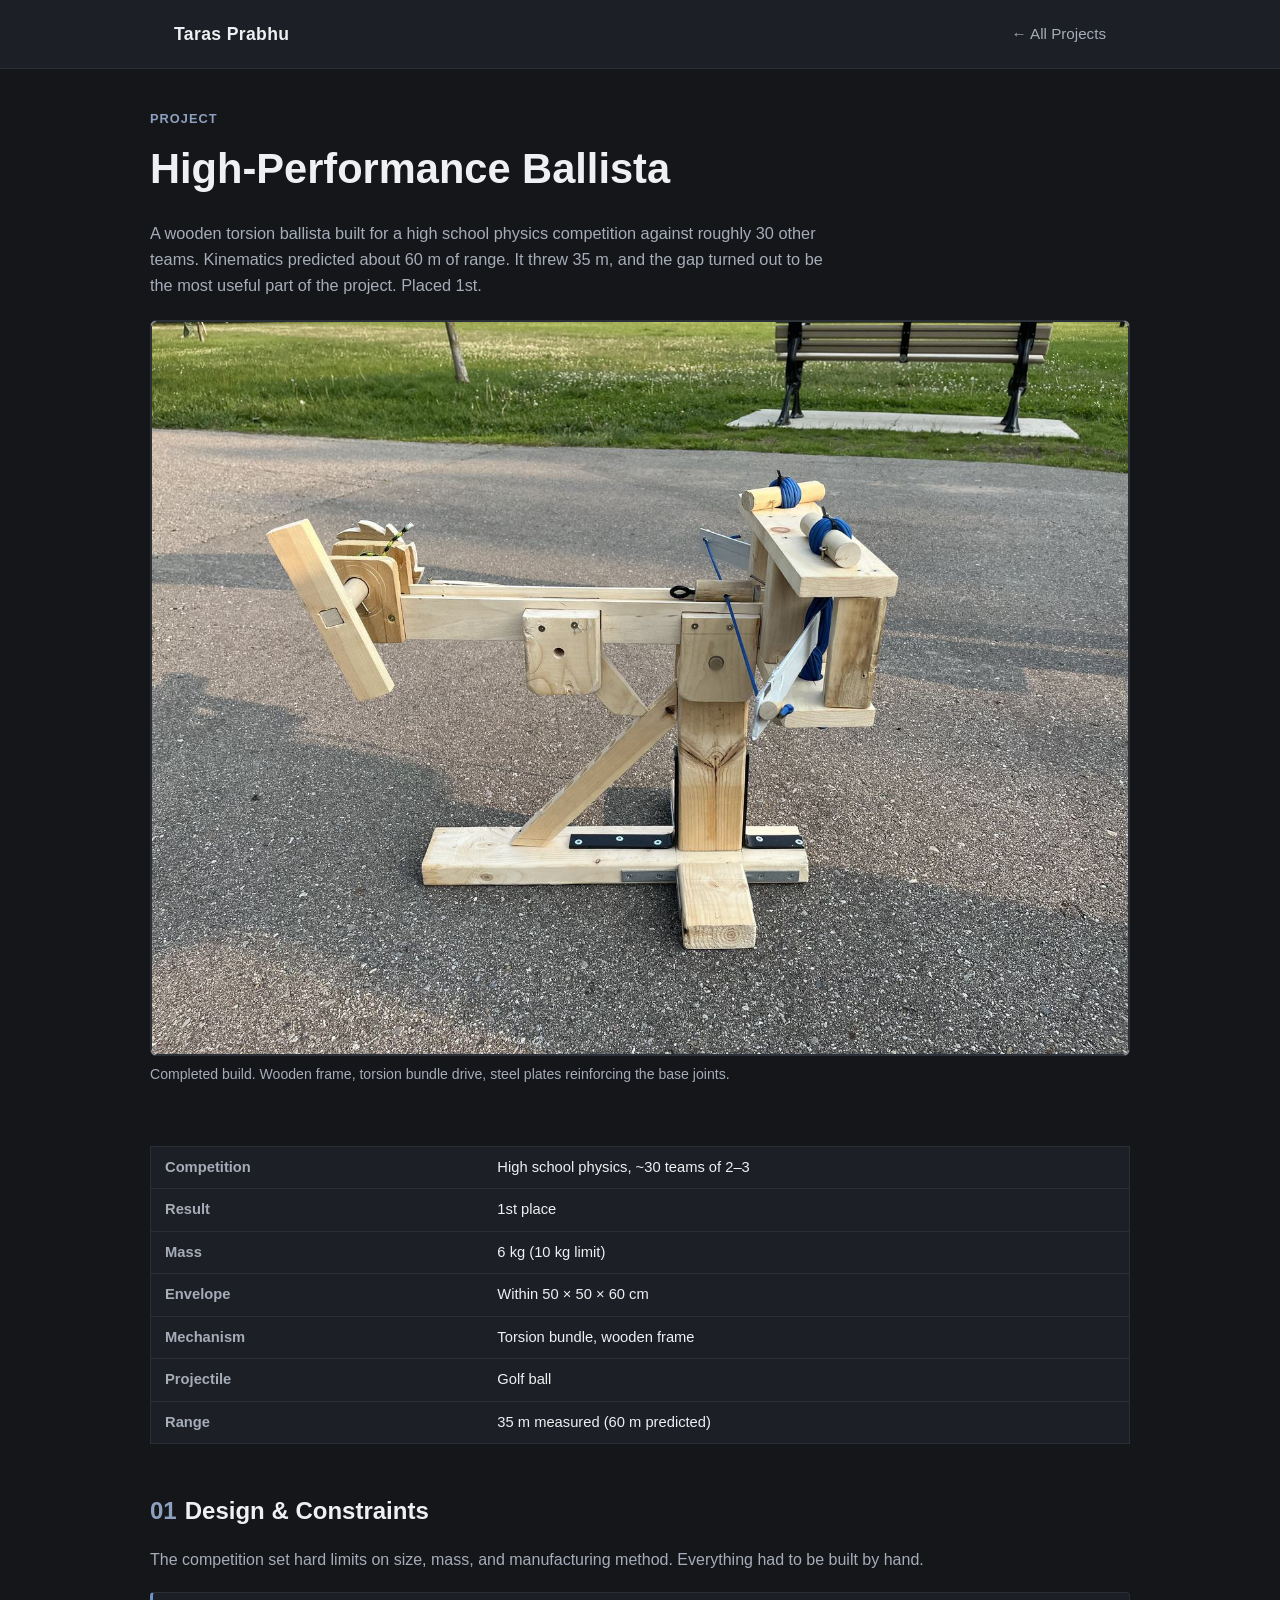
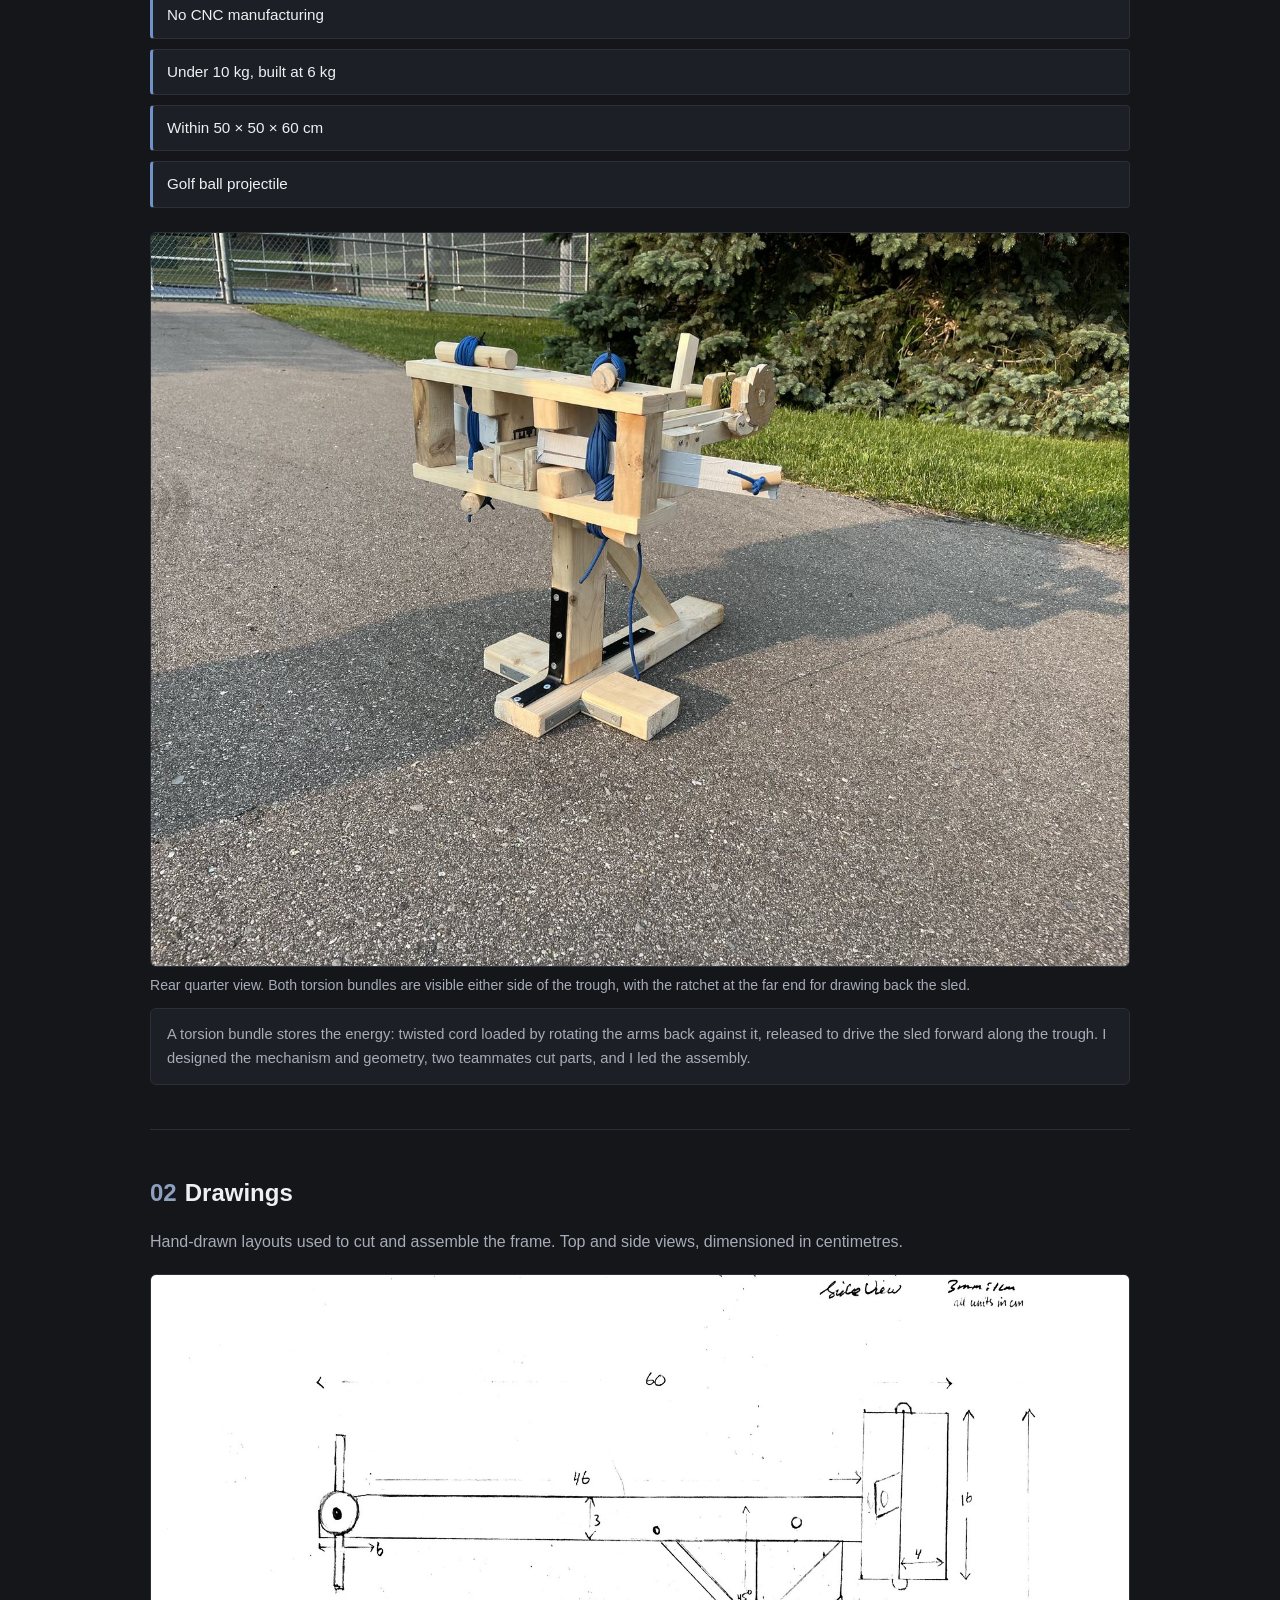
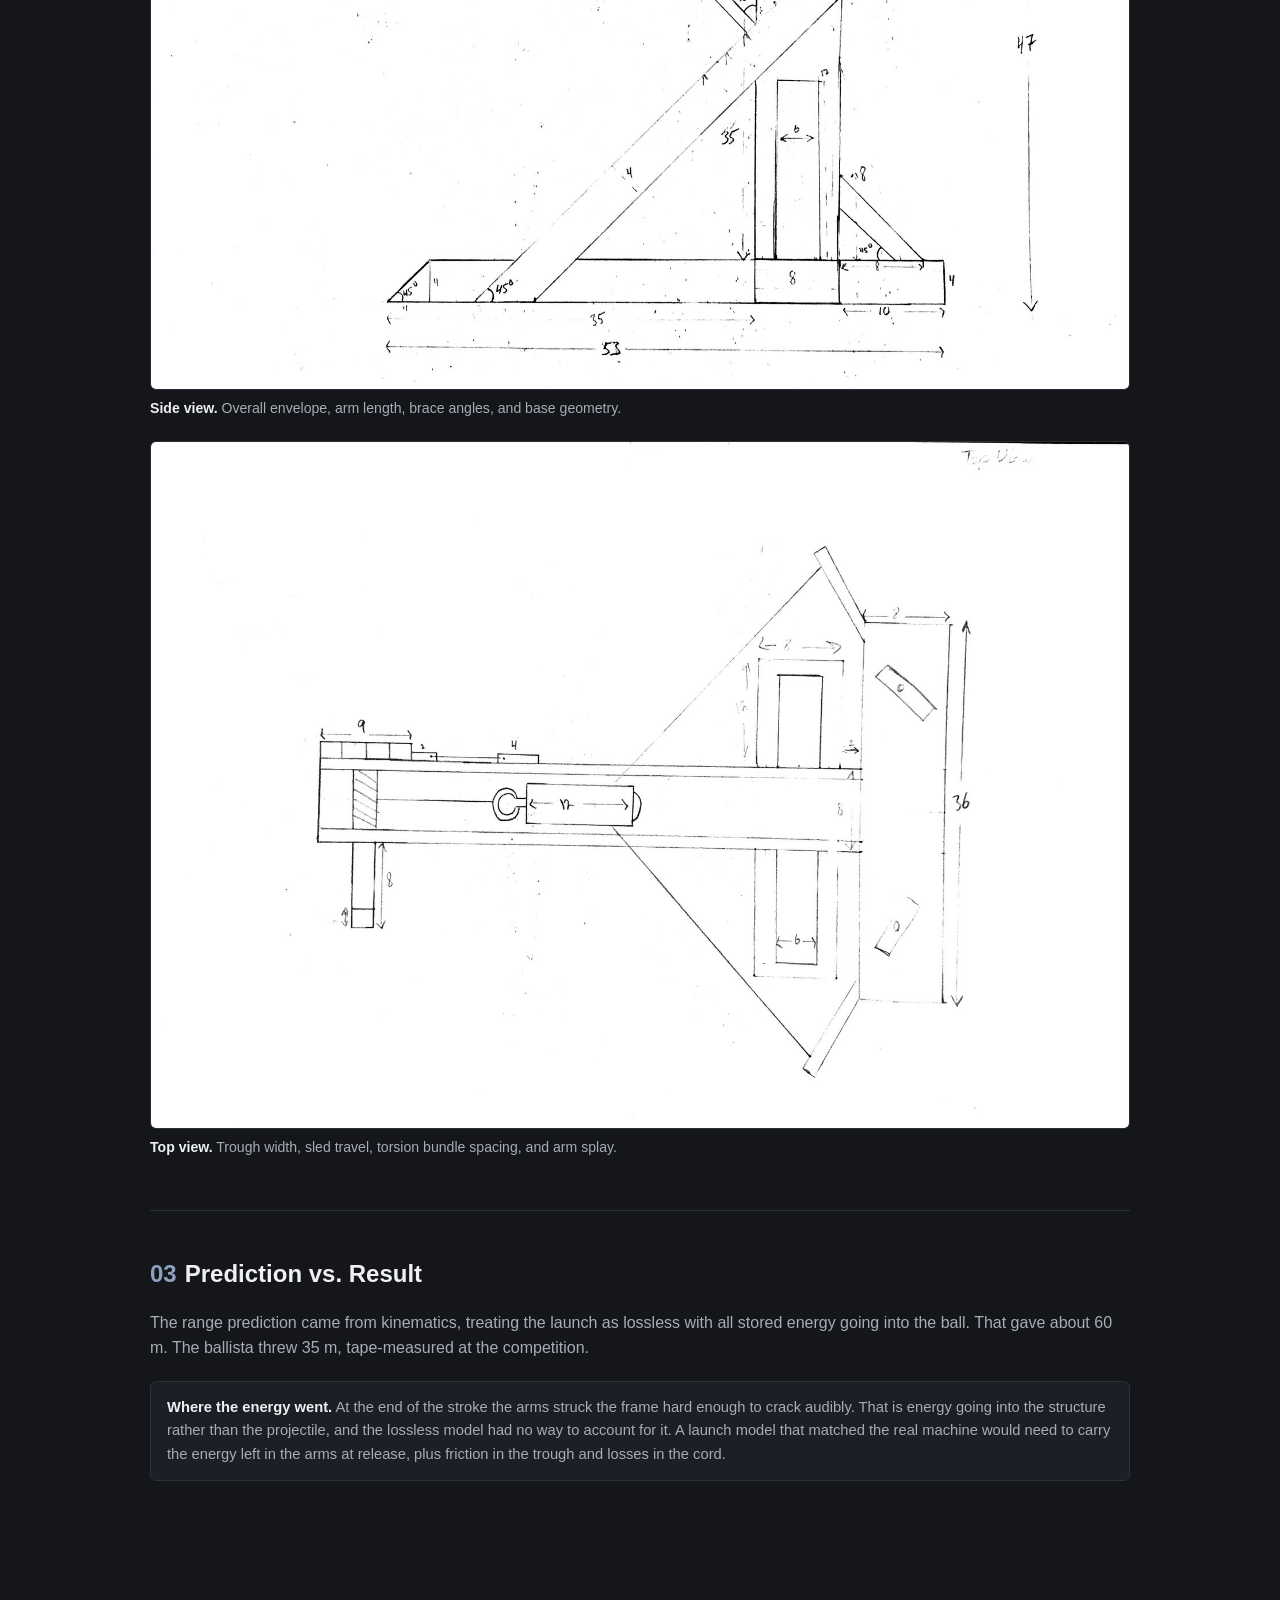
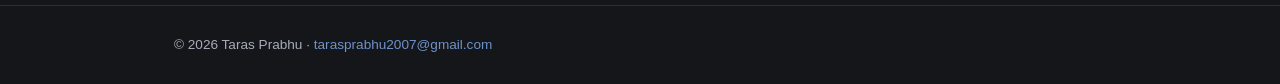
==== projects/ballista.html @ aa4f672b "added ballista" ====
<!DOCTYPE html>
<html lang="en">
<head>
<meta charset="UTF-8">
<meta name="viewport" content="width=device-width, initial-scale=1.0">
<title>High-Performance Ballista — Taras Prabhu</title>
<link rel="stylesheet" href="../css/style.css">
</head>
<body>

<header class="site-header">
  <div class="wrap">
    <div class="brand">Taras Prabhu</div>
    <nav>
      <a href="../index.html">&larr; All Projects</a>
    </nav>
  </div>
</header>

<section class="project-hero wrap">
  <div class="kicker">Project</div>
  <h1>High-Performance Ballista</h1>

  <p class="summary">
    A wooden torsion ballista built for a high school physics competition
    against roughly 30 other teams. Kinematics predicted about 60 m of range.
    It threw 35 m, and the gap turned out to be the most useful part of the
    project. Placed 1st.
  </p>

  <figure class="hero-image">
    <img src="../images/ballista/ballista-side.jpg" alt="Completed wooden ballista, side view">
  </figure>
  <figcaption>Completed build. Wooden frame, torsion bundle drive, steel plates reinforcing the base joints.</figcaption>
</section>

<div class="case-study wrap">

  <!-- ============ SPEC SUMMARY ============ -->
  <div class="spec-strip" style="overflow-x:auto;">
    <table class="data-table">
      <tbody>
        <tr><th>Competition</th><td>High school physics, ~30 teams of 2&ndash;3</td></tr>
        <tr><th>Result</th><td>1st place</td></tr>
        <tr><th>Mass</th><td>6 kg (10 kg limit)</td></tr>
        <tr><th>Envelope</th><td>Within 50 &times; 50 &times; 60 cm</td></tr>
        <tr><th>Mechanism</th><td>Torsion bundle, wooden frame</td></tr>
        <tr><th>Projectile</th><td>Golf ball</td></tr>
        <tr><th>Range</th><td>35 m measured (60 m predicted)</td></tr>
      </tbody>
    </table>
  </div>

  <!-- ============ DESIGN ============ -->
  <section id="design">
    <h2><span class="section-num">01</span>Design &amp; Constraints</h2>
    <p class="lede">
      The competition set hard limits on size, mass, and manufacturing method.
      Everything had to be built by hand.
    </p>

    <ul class="spec-list">
      <li>No CNC manufacturing</li>
      <li>Under 10 kg, built at 6 kg</li>
      <li>Within 50 &times; 50 &times; 60 cm</li>
      <li>Golf ball projectile</li>
    </ul>

    <figure style="margin-top:24px;">
      <img src="../images/ballista/ballista-iso.jpg" alt="Ballista viewed from the rear quarter, showing both torsion bundles">
      <figcaption>Rear quarter view. Both torsion bundles are visible either side of the trough, with the ratchet at the far end for drawing back the sled.</figcaption>
    </figure>

    <div class="callout">
      A torsion bundle stores the energy: twisted cord loaded by rotating the
      arms back against it, released to drive the sled forward along the
      trough. I designed the mechanism and geometry, two teammates cut parts,
      and I led the assembly.
    </div>
  </section>

  <!-- ============ DRAWINGS ============ -->
  <section id="drawings">
    <h2><span class="section-num">02</span>Drawings</h2>
    <p class="lede">
      Hand-drawn layouts used to cut and assemble the frame. Top and side
      views, dimensioned in centimetres.
    </p>

    <figure>
      <img src="../images/ballista/drawing-side.jpg" alt="Hand-drawn dimensioned side view of the ballista">
      <figcaption><strong>Side view.</strong> Overall envelope, arm length, brace angles, and base geometry.</figcaption>
    </figure>

    <figure style="margin-top:22px;">
      <img src="../images/ballista/drawing-top.jpg" alt="Hand-drawn dimensioned top view of the ballista">
      <figcaption><strong>Top view.</strong> Trough width, sled travel, torsion bundle spacing, and arm splay.</figcaption>
    </figure>
  </section>

  <!-- ============ PREDICTION VS RESULT ============ -->
  <section id="result">
    <h2><span class="section-num">03</span>Prediction vs. Result</h2>

    <p class="lede">
      The range prediction came from kinematics, treating the launch as
      lossless with all stored energy going into the ball. That gave about
      60 m. The ballista threw 35 m, tape-measured at the competition.
    </p>

    <div class="callout">
      <strong>Where the energy went.</strong> At the end of the stroke the
      arms struck the frame hard enough to crack audibly. That is energy going
      into the structure rather than the projectile, and the lossless model had
      no way to account for it. A launch model that matched the real machine
      would need to carry the energy left in the arms at release, plus friction
      in the trough and losses in the cord.
    </div>
  </section>

</div>

<footer class="site-footer">
  <div class="wrap">
    &copy; <span id="year"></span> Taras Prabhu &middot;
    <a href="mailto:tarasprabhu2007@gmail.com">tarasprabhu2007@gmail.com</a>
  </div>
</footer>

<!-- Click any figure to enlarge it -->
<div id="lightbox" hidden><img alt=""></div>

<script>
  document.getElementById('year').textContent = new Date().getFullYear();

  (function () {
    var box = document.getElementById('lightbox');
    var full = box.querySelector('img');

    function close() {
      box.hidden = true;
      full.removeAttribute('src');
      document.body.style.overflow = '';
    }

    document.querySelectorAll('.case-study figure img, .hero-image img').forEach(function (thumb) {
      thumb.addEventListener('click', function () {
        full.src = thumb.currentSrc || thumb.src;
        full.alt = thumb.alt;
        box.hidden = false;
        document.body.style.overflow = 'hidden';
      });
    });

    box.addEventListener('click', close);
    document.addEventListener('keydown', function (e) {
      if (e.key === 'Escape' && !box.hidden) close();
    });
  })();
</script>

</body>
</html>
---- css/style.css ----
/* =========================================================
   Portfolio site — shared styles
   Edit colors/fonts here to re-theme the whole site at once.
   ========================================================= */

:root {
  --bg: #14161a;
  --bg-alt: #1c1f25;
  --ink: #eef0f2;
  --ink-soft: #a6acb8;
  --line: #2b2f37;
  --accent: #6f92c9;      /* light graphite-blue, used for headings/links */
  --accent-soft: #8ea0bf;
  --tag-bg: #262a32;
  --card-light: #f1f0ec;  /* light card behind renders/photos so they read cleanly on a dark page */
  --max-width: 980px;
  --radius: 6px;
}

* { box-sizing: border-box; }

html { scroll-behavior: smooth; }

body {
  margin: 0;
  background: var(--bg);
  color: var(--ink);
  font-family: -apple-system, BlinkMacSystemFont, "Segoe UI", Roboto, Helvetica, Arial, sans-serif;
  line-height: 1.6;
  -webkit-font-smoothing: antialiased;
}

img, video { max-width: 100%; display: block; }

a { color: var(--accent); text-decoration: none; }
a:hover { text-decoration: underline; }

.wrap {
  max-width: var(--max-width);
  margin: 0 auto;
  padding: 0 24px;
}

/* ---------- Site header / nav ---------- */

.site-header {
  border-bottom: 1px solid var(--line);
  padding: 20px 0;
  background: var(--bg-alt);
}

.site-header .wrap {
  display: flex;
  align-items: center;
  justify-content: space-between;
}

.site-header .brand {
  font-weight: 700;
  font-size: 1.1rem;
  color: var(--ink);
  letter-spacing: 0.02em;
}

.site-header nav a {
  margin-left: 20px;
  color: var(--ink-soft);
  font-size: 0.95rem;
}

/* ---------- Landing page hero ---------- */

.hero {
  padding: 64px 0 40px;
}

.hero h1 {
  font-size: clamp(2rem, 5vw, 3rem);
  margin: 0 0 8px;
  color: var(--ink);
}

.hero .subtitle {
  color: var(--ink-soft);
  font-size: 1.1rem;
  margin: 0 0 28px;
}

/* Editable intro paragraph on the landing page */
.hero .intro {
  color: var(--ink-soft);
  font-size: 1.05rem;
  max-width: 640px;
  margin: 0;
}

/* ---------- Project cards (landing page grid) ---------- */

.project-grid {
  display: grid;
  grid-template-columns: repeat(auto-fill, minmax(280px, 1fr));
  gap: 24px;
  padding: 8px 0 64px;
}

.project-card {
  background: var(--bg-alt);
  border: 1px solid var(--line);
  border-radius: var(--radius);
  overflow: hidden;
  transition: transform 0.15s ease, box-shadow 0.15s ease;
  display: block;
}

.project-card:hover {
  transform: translateY(-3px);
  box-shadow: 0 8px 24px rgba(0,0,0,0.35);
  text-decoration: none;
}

.project-card .thumb {
  aspect-ratio: 16 / 10;
  overflow: hidden;
  background: var(--card-light);
}

.project-card .thumb img {
  width: 100%;
  height: 100%;
  object-fit: cover;
}

.project-card .card-body {
  padding: 16px 18px 20px;
}

.project-card h3 {
  margin: 0 0 6px;
  color: var(--ink);
  font-size: 1.15rem;
}

.project-card p {
  margin: 0;
  color: var(--ink-soft);
  font-size: 0.95rem;
}

.project-card .tags {
  margin-top: 10px;
}

.tag {
  display: inline-block;
  font-size: 0.75rem;
  background: var(--tag-bg);
  color: var(--ink-soft);
  padding: 3px 9px;
  border-radius: 999px;
  margin-right: 6px;
}

/* ---------- Project / case-study page ---------- */

.project-hero {
  padding: 40px 0 8px;
}

.project-hero .kicker {
  color: var(--accent-soft);
  text-transform: uppercase;
  letter-spacing: 0.08em;
  font-size: 0.8rem;
  font-weight: 600;
}

.project-hero h1 {
  margin: 6px 0 18px;
  font-size: clamp(1.8rem, 4vw, 2.6rem);
}

.project-hero .summary {
  font-size: 1.02rem;
  color: var(--ink-soft);
  max-width: 680px;
  margin: 0 0 22px;
}

.hero-image {
  border-radius: var(--radius);
  overflow: hidden;
  border: 1px solid var(--line);
  margin-bottom: 8px;
  background: var(--card-light);
}

.case-study {
  padding: 24px 0 80px;
}

.case-study section {
  padding: 44px 0;
  border-bottom: 1px solid var(--line);
}

.case-study section:last-child { border-bottom: none; }

.case-study h2 {
  font-size: 1.5rem;
  margin: 0 0 6px;
  color: var(--ink);
}

.case-study h3 {
  font-size: 1.05rem;
  margin: 28px 0 10px;
  color: var(--ink);
}

.section-num {
  color: var(--accent-soft);
  font-weight: 700;
  margin-right: 8px;
}

.lede {
  color: var(--ink-soft);
  margin-bottom: 20px;
}

/* Constraint / spec list */
.spec-list {
  list-style: none;
  padding: 0;
  margin: 0;
  display: grid;
  gap: 10px;
}

.spec-list li {
  background: var(--bg-alt);
  border: 1px solid var(--line);
  border-left: 3px solid var(--accent);
  padding: 10px 14px;
  border-radius: 4px;
  font-size: 0.95rem;
}

/* Figure + caption pattern used throughout */
figure {
  margin: 0 0 8px;
}

figure img, figure video {
  border: 1px solid var(--line);
  border-radius: var(--radius);
  background: var(--card-light);
}

figcaption {
  font-size: 0.88rem;
  color: var(--ink-soft);
  margin-top: 8px;
  line-height: 1.5;
}

figcaption strong { color: var(--ink); }

/* Side-by-side comparison (evolution of design) */
.compare {
  display: grid;
  grid-template-columns: 1fr 1fr;
  gap: 20px;
  align-items: start;
}

@media (max-width: 720px) {
  .compare { grid-template-columns: 1fr; }
}

.compare .label {
  display: inline-block;
  font-size: 0.75rem;
  font-weight: 700;
  letter-spacing: 0.04em;
  text-transform: uppercase;
  padding: 3px 9px;
  border-radius: 4px;
  margin-bottom: 8px;
}

.label.before { background: #3a2a22; color: #d99a72; }
.label.after  { background: #223a24; color: #8fce8f; }

.callout {
  background: var(--bg-alt);
  border: 1px solid var(--line);
  border-radius: var(--radius);
  padding: 14px 16px;
  margin-top: 12px;
  font-size: 0.92rem;
  color: var(--ink-soft);
}

.callout strong { color: var(--ink); }

/* Placeholder box for an image not yet supplied */
.image-placeholder {
  aspect-ratio: 4/3;
  border: 2px dashed #3a3e46;
  border-radius: var(--radius);
  display: flex;
  align-items: center;
  justify-content: center;
  text-align: center;
  color: #6b7078;
  font-size: 0.88rem;
  padding: 20px;
  background: repeating-linear-gradient(45deg, #191b1f, #191b1f 10px, #202329 10px, #202329 20px);
}

/* Two/three-up media grids */
.media-grid {
  display: grid;
  gap: 20px;
}

.media-grid.cols-2 { grid-template-columns: 1fr 1fr; }
.media-grid.cols-3 { grid-template-columns: repeat(3, 1fr); }

@media (max-width: 720px) {
  .media-grid.cols-2, .media-grid.cols-3 { grid-template-columns: 1fr; }
}

/* BOM table */
.bom-table {
  width: 100%;
  border-collapse: collapse;
  font-size: 0.9rem;
  background: var(--bg-alt);
  border: 1px solid var(--line);
}

.bom-table th, .bom-table td {
  padding: 8px 12px;
  border-bottom: 1px solid var(--line);
  text-align: left;
}

.bom-table th {
  background: var(--accent);
  color: #0e1013;
  font-weight: 600;
  font-size: 0.82rem;
  text-transform: uppercase;
  letter-spacing: 0.03em;
}

.bom-table tr.top-level td {
  font-weight: 600;
  background: #23262d;
}

.bom-table tr.hardware-row td {
  color: var(--ink-soft);
  font-size: 0.88rem;
}

.bom-table td.item-no {
  text-align: center;
  width: 34px;
}

/* Stat row (mass properties etc.) */
.stat-row {
  display: grid;
  grid-template-columns: repeat(3, 1fr);
  gap: 16px;
  margin: 18px 0;
}

@media (max-width: 640px) {
  .stat-row { grid-template-columns: 1fr; }
}

.stat {
  background: var(--bg-alt);
  border: 1px solid var(--line);
  border-radius: var(--radius);
  padding: 16px;
  text-align: center;
}

.stat .value {
  font-size: 1.5rem;
  font-weight: 700;
  color: var(--accent);
}

.stat .unit {
  font-size: 0.8rem;
  color: var(--ink-soft);
}

.stat .label {
  margin-top: 6px;
  font-size: 0.85rem;
  color: var(--ink-soft);
}

/* Spec + results tables */
.data-table {
  width: 100%;
  border-collapse: collapse;
  font-size: 0.92rem;
  background: var(--bg-alt);
  border: 1px solid var(--line);
}

.data-table th,
.data-table td {
  padding: 9px 14px;
  border-bottom: 1px solid var(--line);
  text-align: left;
  vertical-align: top;
}

.data-table tr:last-child th,
.data-table tr:last-child td { border-bottom: none; }

.data-table tbody th {
  color: var(--ink-soft);
  font-weight: 600;
  width: 34%;
}

.data-table thead th {
  background: var(--accent);
  color: #0e1013;
  font-weight: 600;
  font-size: 0.8rem;
  text-transform: uppercase;
  letter-spacing: 0.03em;
  width: auto;
}

.spec-strip {
  margin: 28px 0 4px;
}

/* Click-to-zoom lightbox */
.case-study figure img,
.hero-image img {
  cursor: zoom-in;
}

#lightbox {
  position: fixed;
  inset: 0;
  z-index: 999;
  background: rgba(8, 9, 11, 0.93);
  display: flex;
  align-items: center;
  justify-content: center;
  padding: 24px;
  cursor: zoom-out;
}

#lightbox[hidden] { display: none; }

#lightbox img {
  max-width: 100%;
  max-height: 100%;
  border-radius: var(--radius);
  background: var(--card-light);
}

/* Footer */
.site-footer {
  border-top: 1px solid var(--line);
  padding: 28px 0;
  color: var(--ink-soft);
  font-size: 0.85rem;
}
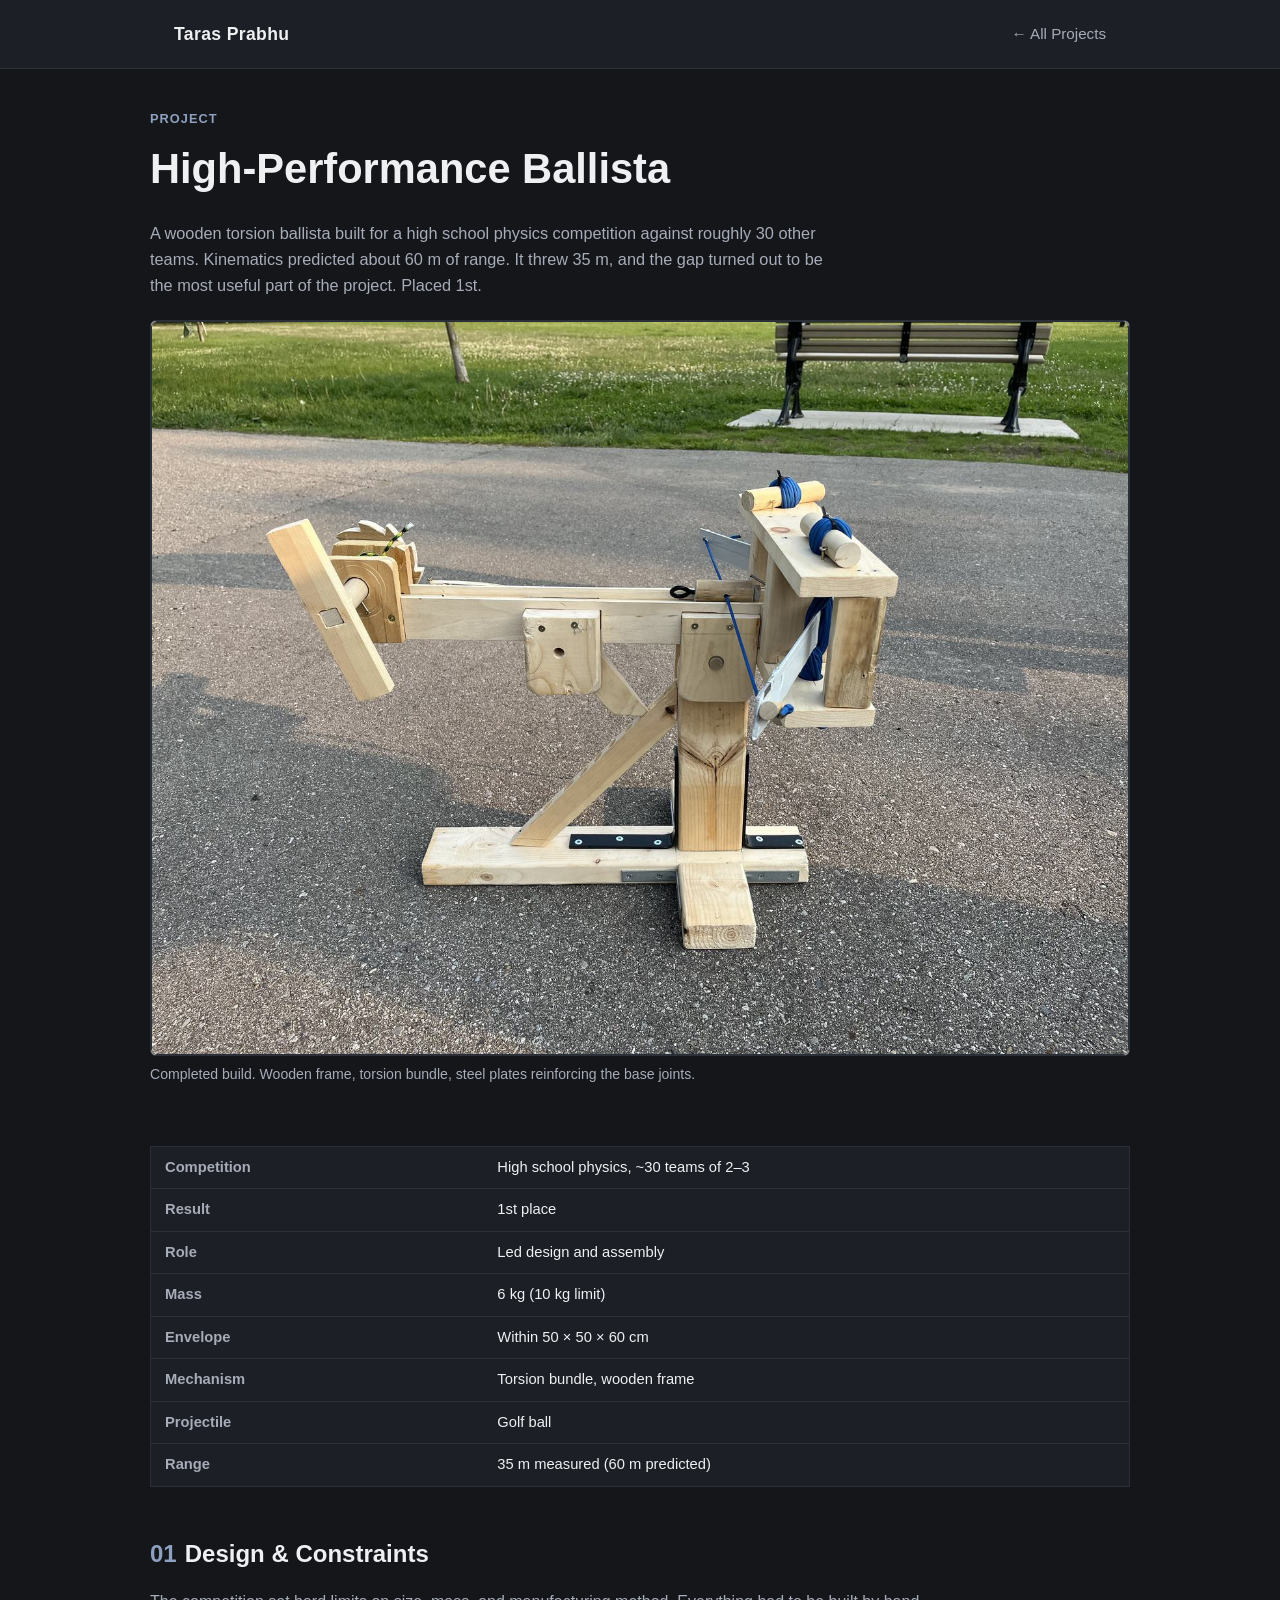
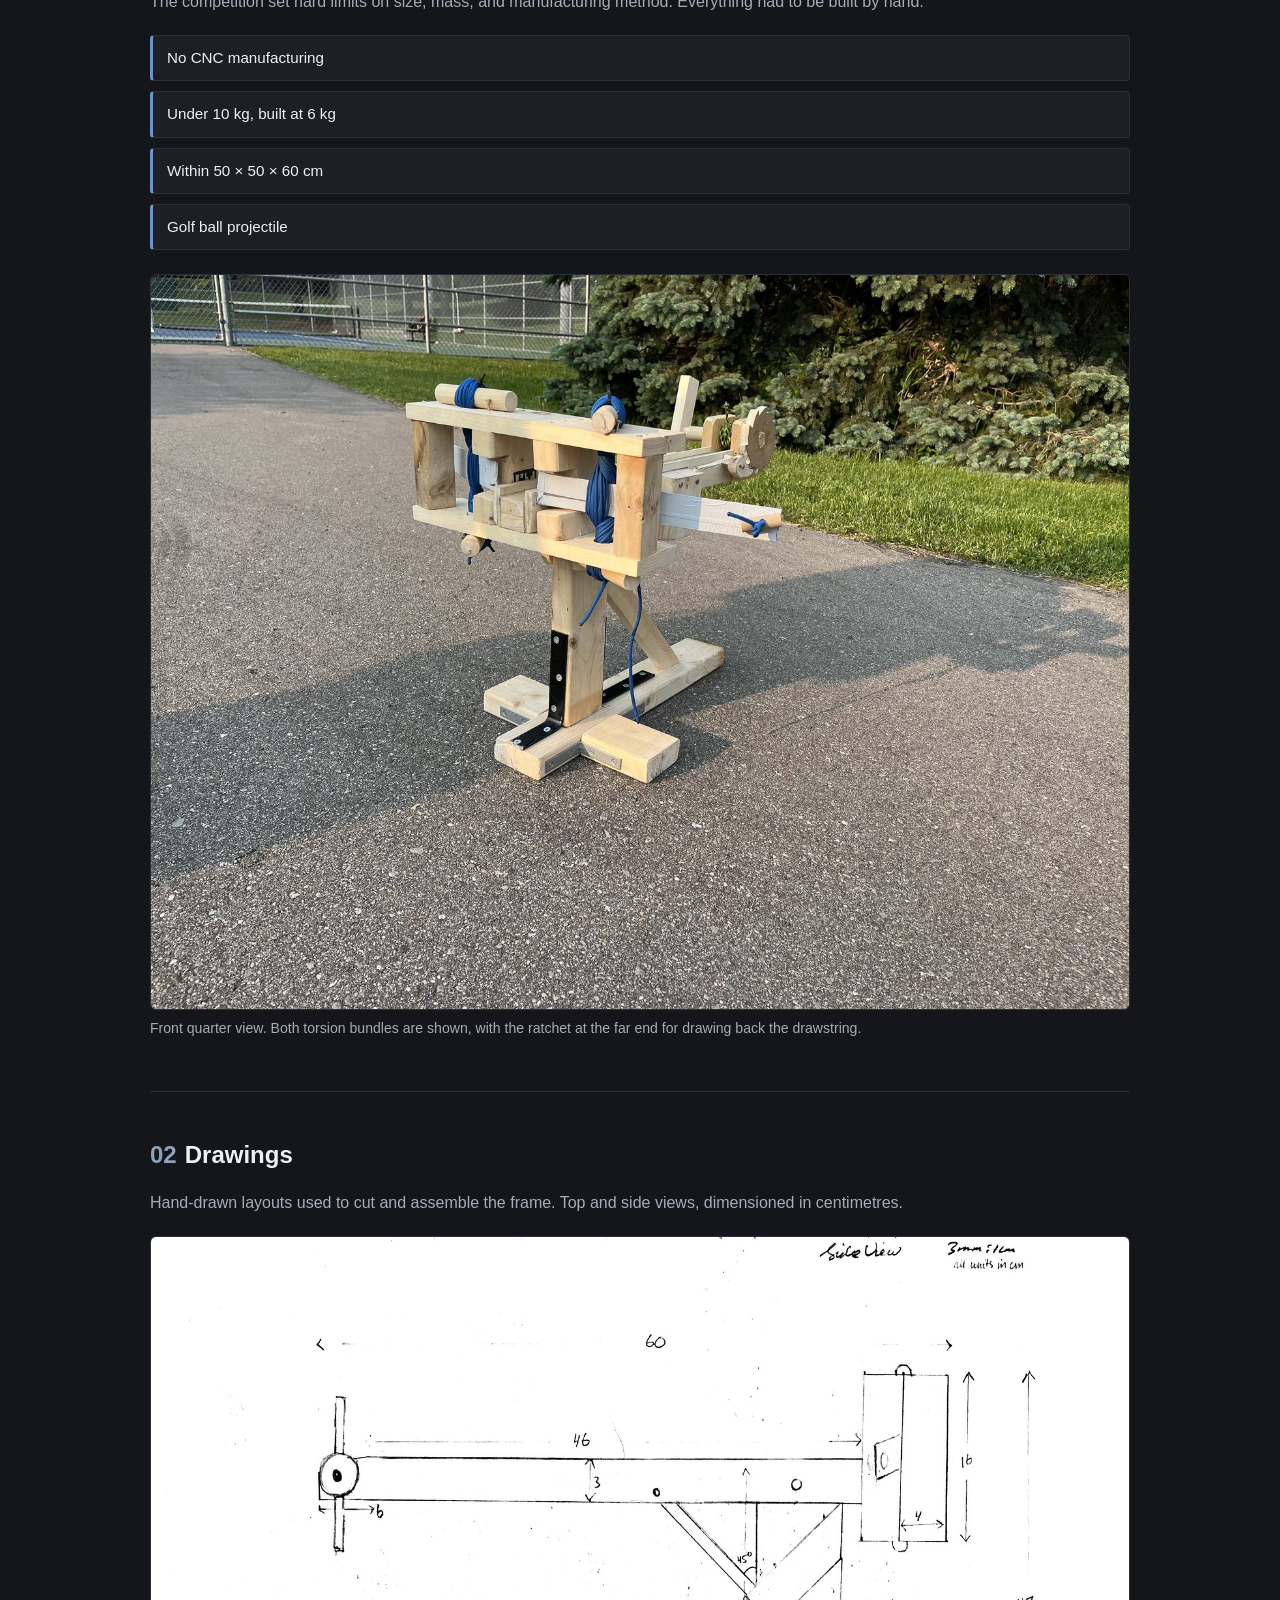
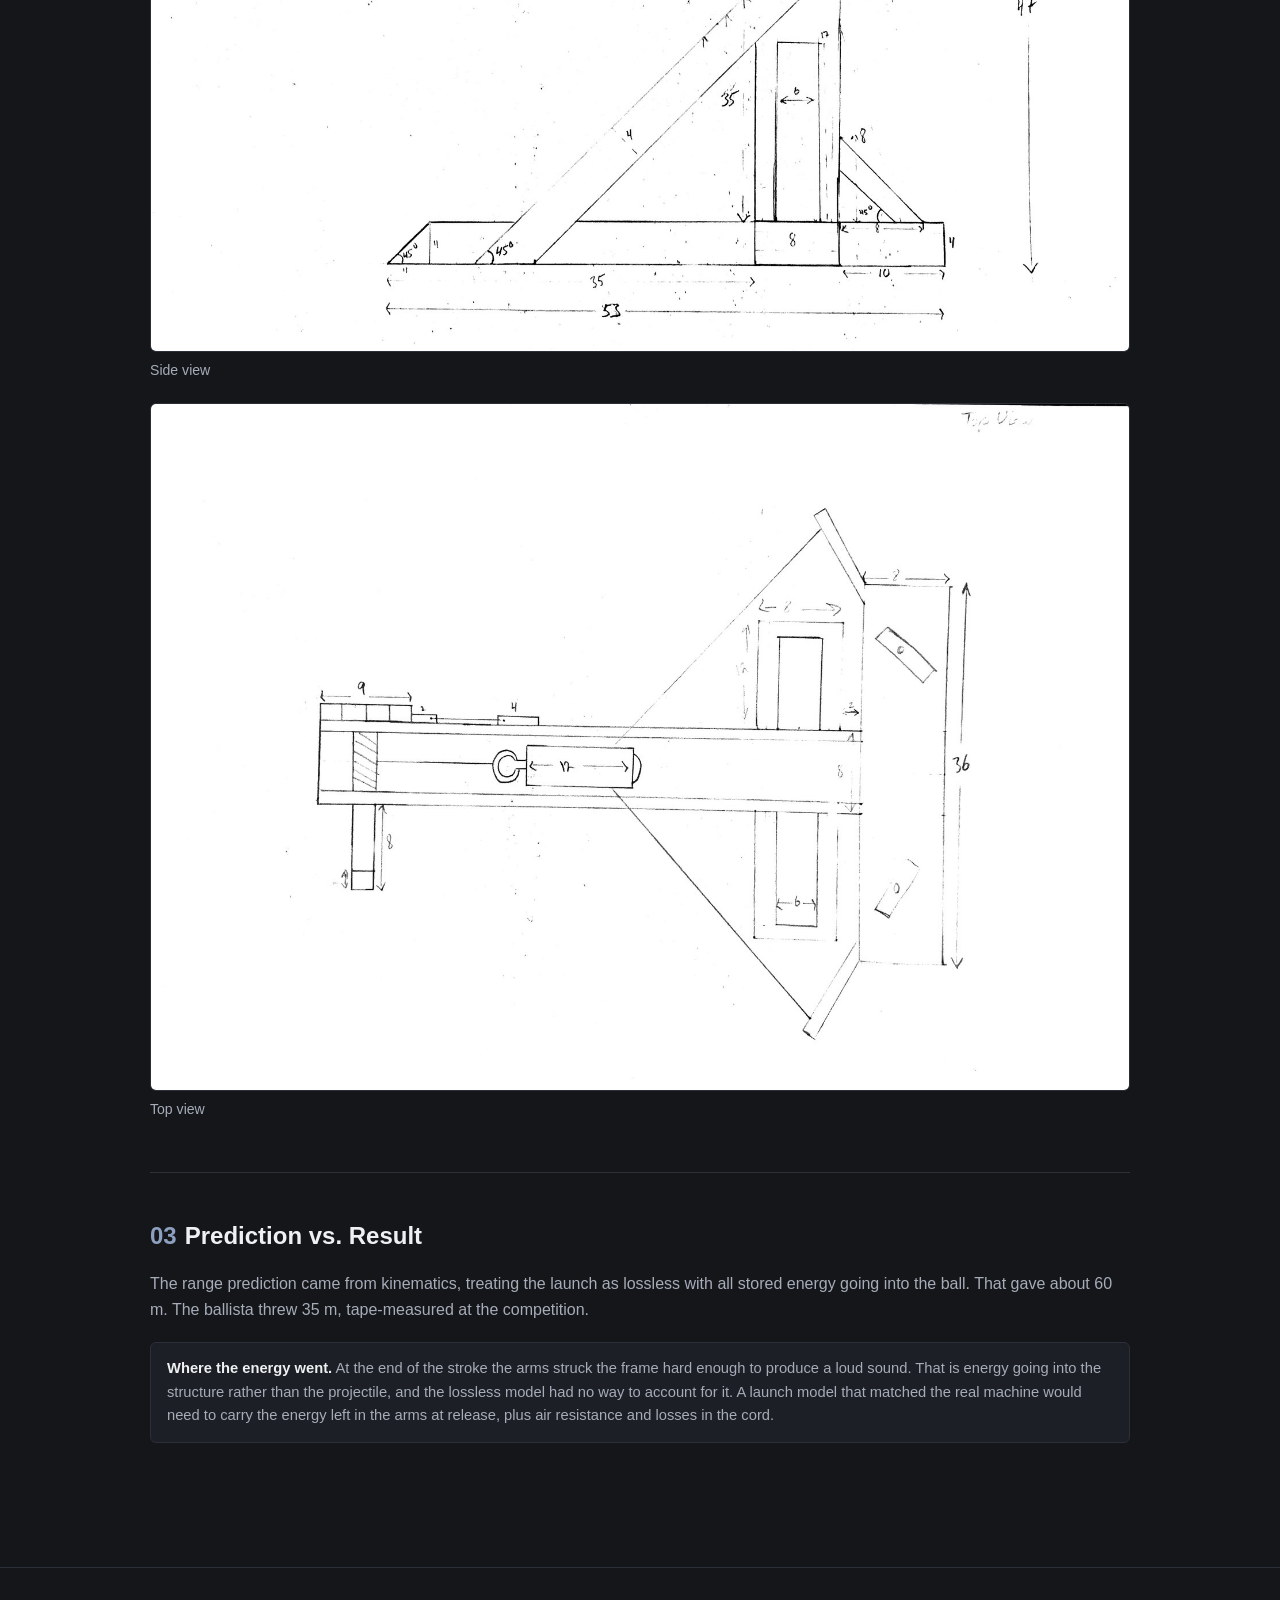
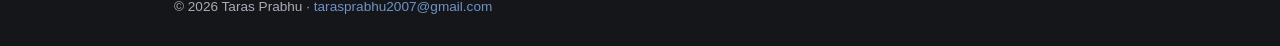
==== commit fa4b5dde: "update ballista" ====
--- a/projects/ballista.html
+++ b/projects/ballista.html
@@ -31,7 +31,7 @@
   <figure class="hero-image">
     <img src="../images/ballista/ballista-side.jpg" alt="Completed wooden ballista, side view">
   </figure>
-  <figcaption>Completed build. Wooden frame, torsion bundle drive, steel plates reinforcing the base joints.</figcaption>
+  <figcaption>Completed build. Wooden frame, torsion bundle, steel plates reinforcing the base joints.</figcaption>
 </section>
 
 <div class="case-study wrap">
@@ -42,6 +42,7 @@
       <tbody>
         <tr><th>Competition</th><td>High school physics, ~30 teams of 2&ndash;3</td></tr>
         <tr><th>Result</th><td>1st place</td></tr>
+        <tr><th>Role</th><td>Led design and assembly</td></tr>
         <tr><th>Mass</th><td>6 kg (10 kg limit)</td></tr>
         <tr><th>Envelope</th><td>Within 50 &times; 50 &times; 60 cm</td></tr>
         <tr><th>Mechanism</th><td>Torsion bundle, wooden frame</td></tr>
@@ -68,15 +69,8 @@
 
     <figure style="margin-top:24px;">
       <img src="../images/ballista/ballista-iso.jpg" alt="Ballista viewed from the rear quarter, showing both torsion bundles">
-      <figcaption>Rear quarter view. Both torsion bundles are visible either side of the trough, with the ratchet at the far end for drawing back the sled.</figcaption>
+      <figcaption>Front quarter view. Both torsion bundles are shown, with the ratchet at the far end for drawing back the drawstring.</figcaption>
     </figure>
-
-    <div class="callout">
-      A torsion bundle stores the energy: twisted cord loaded by rotating the
-      arms back against it, released to drive the sled forward along the
-      trough. I designed the mechanism and geometry, two teammates cut parts,
-      and I led the assembly.
-    </div>
   </section>
 
   <!-- ============ DRAWINGS ============ -->
@@ -89,12 +83,12 @@
 
     <figure>
       <img src="../images/ballista/drawing-side.jpg" alt="Hand-drawn dimensioned side view of the ballista">
-      <figcaption><strong>Side view.</strong> Overall envelope, arm length, brace angles, and base geometry.</figcaption>
+      <figcaption>Side view</figcaption>
     </figure>
 
     <figure style="margin-top:22px;">
       <img src="../images/ballista/drawing-top.jpg" alt="Hand-drawn dimensioned top view of the ballista">
-      <figcaption><strong>Top view.</strong> Trough width, sled travel, torsion bundle spacing, and arm splay.</figcaption>
+      <figcaption>Top view</figcaption>
     </figure>
   </section>
 
@@ -110,11 +104,11 @@
 
     <div class="callout">
       <strong>Where the energy went.</strong> At the end of the stroke the
-      arms struck the frame hard enough to crack audibly. That is energy going
-      into the structure rather than the projectile, and the lossless model had
-      no way to account for it. A launch model that matched the real machine
-      would need to carry the energy left in the arms at release, plus friction
-      in the trough and losses in the cord.
+      arms struck the frame hard enough to produce a loud sound. That is energy
+      going into the structure rather than the projectile, and the lossless
+      model had no way to account for it. A launch model that matched the real
+      machine would need to carry the energy left in the arms at release, plus
+      air resistance and losses in the cord.
     </div>
   </section>
 
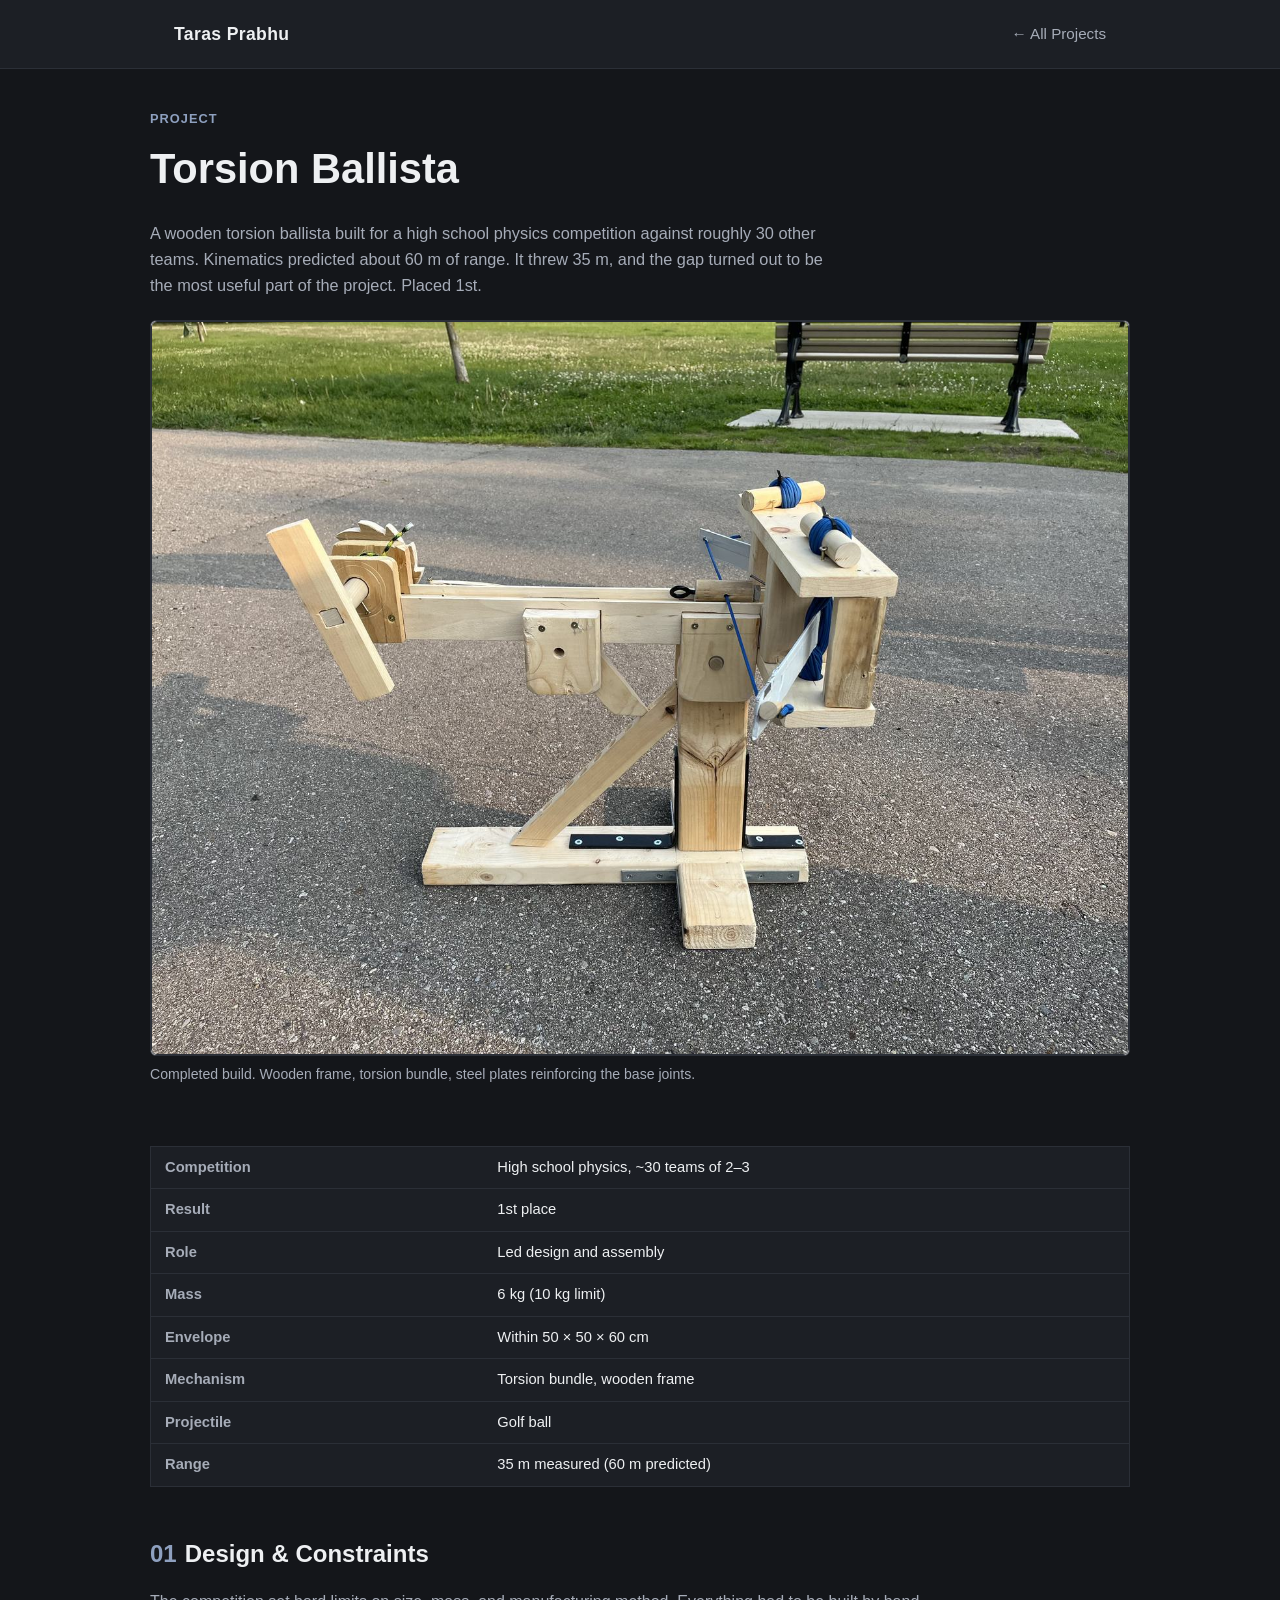
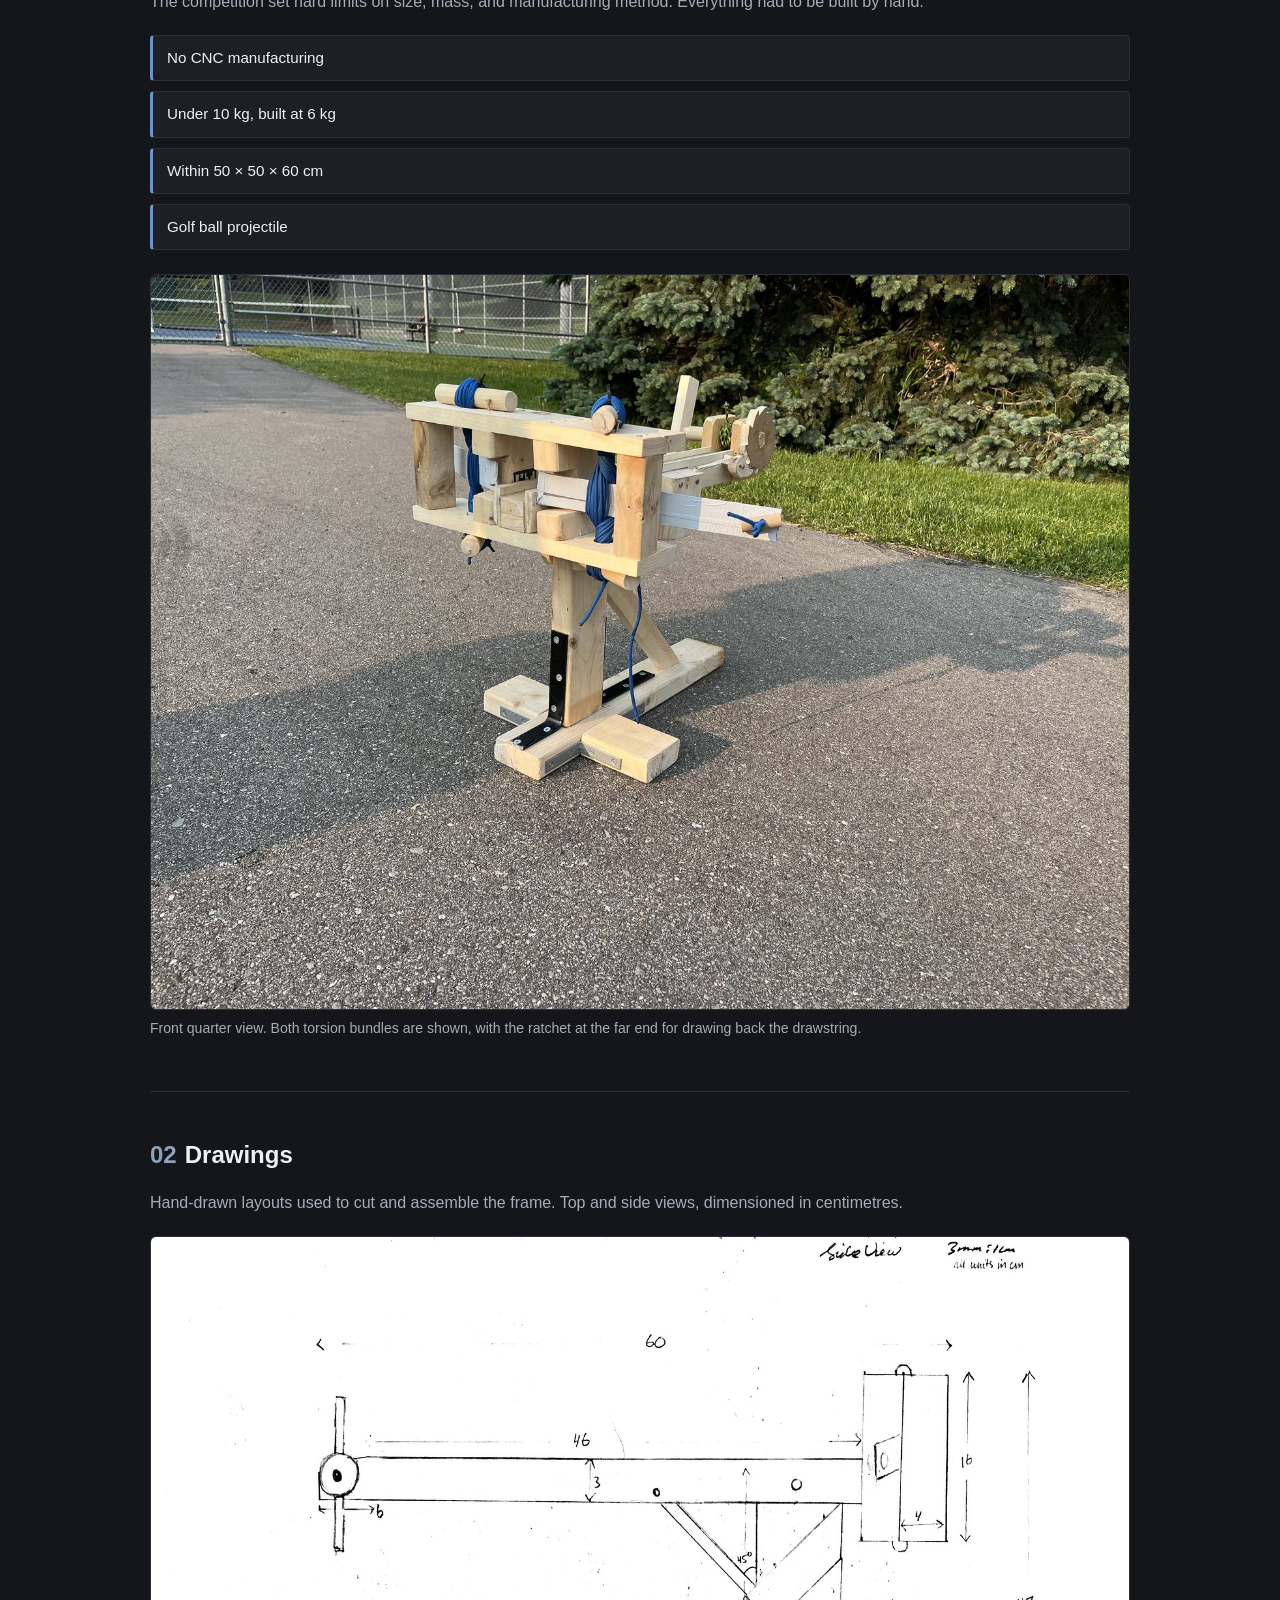
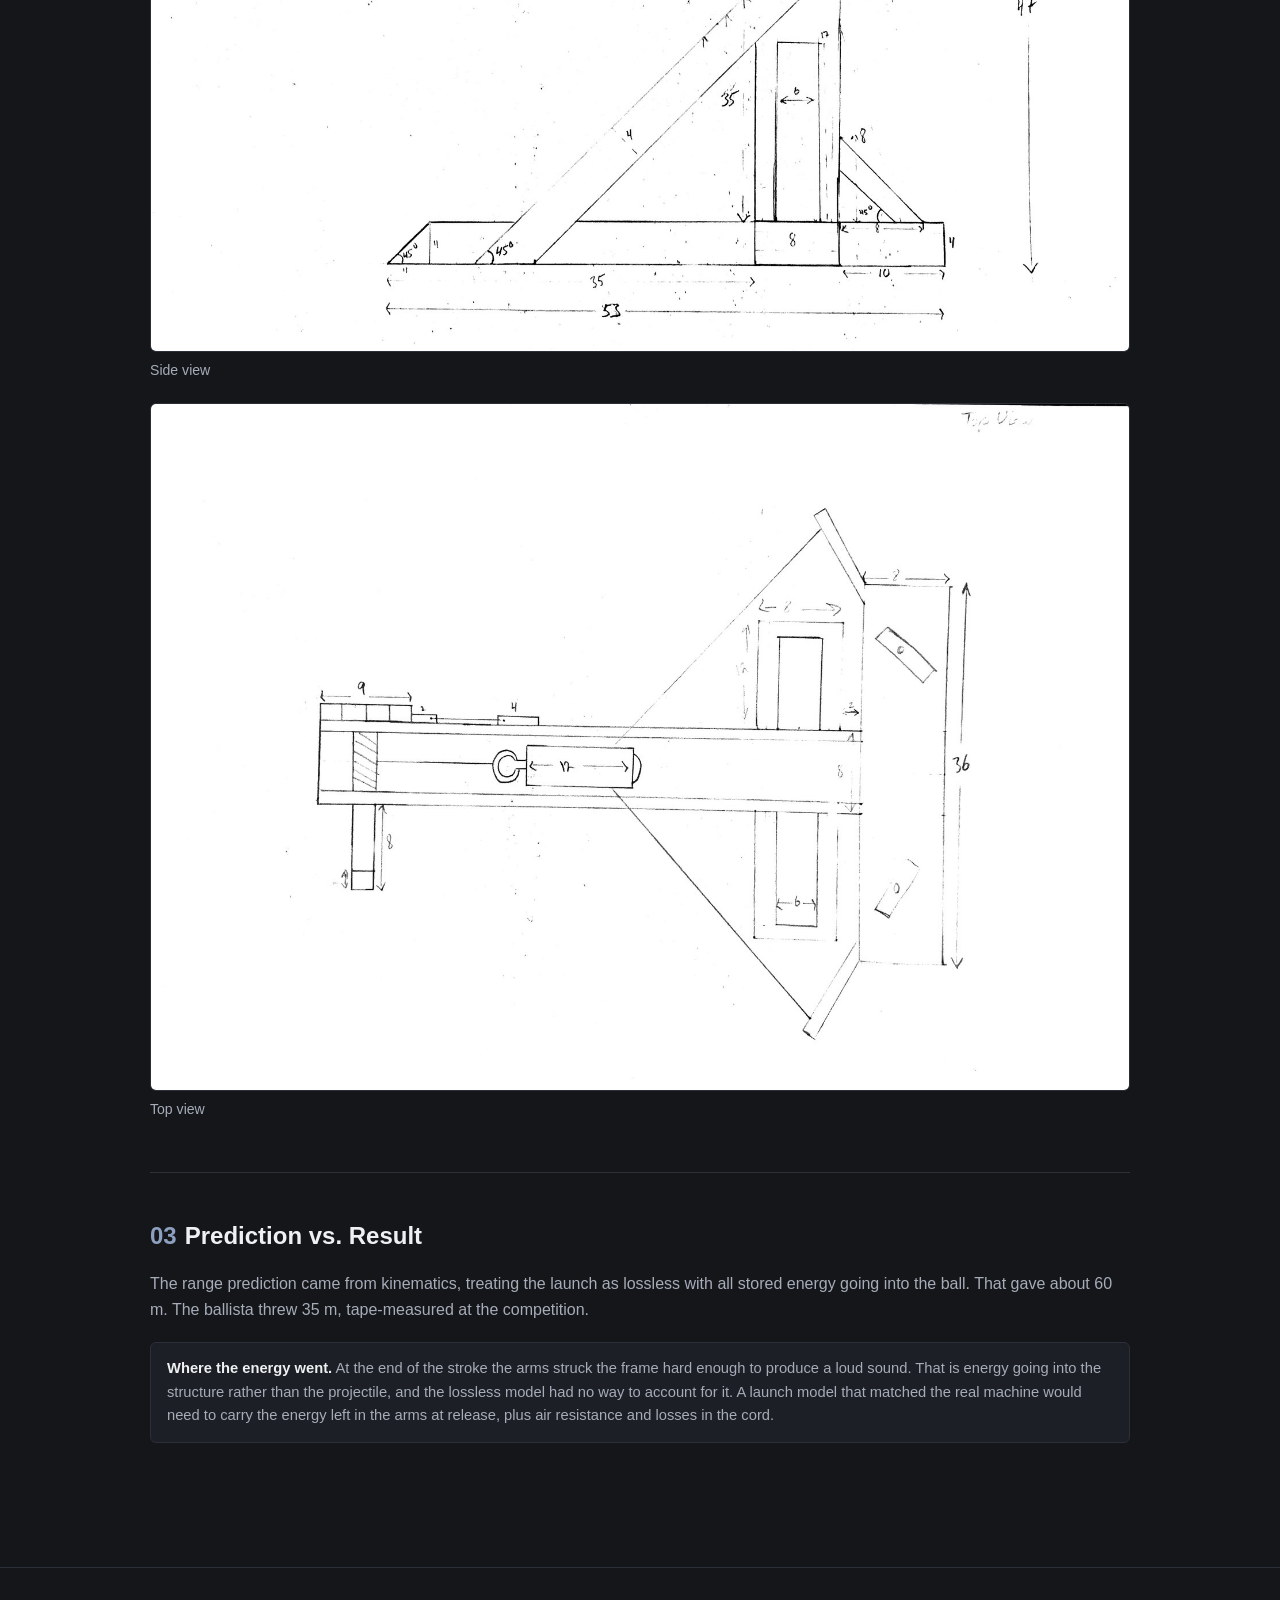
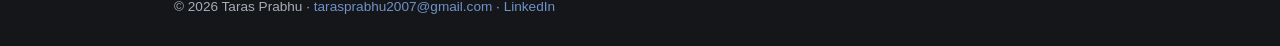
==== commit bdaa7c27: "portfolio update" ====
--- a/projects/ballista.html
+++ b/projects/ballista.html
@@ -3,14 +3,22 @@
 <head>
 <meta charset="UTF-8">
 <meta name="viewport" content="width=device-width, initial-scale=1.0">
-<title>High-Performance Ballista — Taras Prabhu</title>
+<title>Torsion Ballista — Taras Prabhu</title>
+<meta name="description" content="A wooden torsion ballista built for a high school physics competition. Predicted 60 m, threw 35 m, and first place out of ~30 teams.">
+<meta property="og:type" content="website">
+<meta property="og:title" content="Torsion Ballista — Taras Prabhu">
+<meta property="og:description" content="A wooden torsion ballista built for a high school physics competition. Predicted 60 m, threw 35 m, and first place out of ~30 teams.">
+<meta property="og:image" content="https://tarasprabhu.github.io/Portfolio/images/fpv-drone/hero-render.jpg">
+<meta property="og:url" content="https://tarasprabhu.github.io/Portfolio/projects/ballista.html">
+<meta name="twitter:card" content="summary_large_image">
+<link rel="icon" href="data:image/svg+xml,%3Csvg xmlns='http://www.w3.org/2000/svg' viewBox='0 0 64 64'%3E%3Crect width='64' height='64' rx='12' fill='%2314161a'/%3E%3Ctext x='32' y='44' font-family='Helvetica,Arial' font-size='34' font-weight='bold' fill='%236f92c9' text-anchor='middle'%3ETP%3C/text%3E%3C/svg%3E">
 <link rel="stylesheet" href="../css/style.css">
 </head>
 <body>
 
 <header class="site-header">
   <div class="wrap">
-    <div class="brand">Taras Prabhu</div>
+    <a class="brand" href="../index.html">Taras Prabhu</a>
     <nav>
       <a href="../index.html">&larr; All Projects</a>
     </nav>
@@ -19,7 +27,7 @@
 
 <section class="project-hero wrap">
   <div class="kicker">Project</div>
-  <h1>High-Performance Ballista</h1>
+  <h1>Torsion Ballista</h1>
 
   <p class="summary">
     A wooden torsion ballista built for a high school physics competition
@@ -29,7 +37,7 @@
   </p>
 
   <figure class="hero-image">
-    <img src="../images/ballista/ballista-side.jpg" alt="Completed wooden ballista, side view">
+    <img src="../images/ballista/ballista-side.jpg" alt="Completed wooden ballista, side view" loading="lazy">
   </figure>
   <figcaption>Completed build. Wooden frame, torsion bundle, steel plates reinforcing the base joints.</figcaption>
 </section>
@@ -68,7 +76,7 @@
     </ul>
 
     <figure style="margin-top:24px;">
-      <img src="../images/ballista/ballista-iso.jpg" alt="Ballista viewed from the rear quarter, showing both torsion bundles">
+      <img src="../images/ballista/ballista-iso.jpg" alt="Ballista viewed from the front quarter, showing both torsion bundles" loading="lazy">
       <figcaption>Front quarter view. Both torsion bundles are shown, with the ratchet at the far end for drawing back the drawstring.</figcaption>
     </figure>
   </section>
@@ -82,12 +90,12 @@
     </p>
 
     <figure>
-      <img src="../images/ballista/drawing-side.jpg" alt="Hand-drawn dimensioned side view of the ballista">
+      <img src="../images/ballista/drawing-side.jpg" alt="Hand-drawn dimensioned side view of the ballista" loading="lazy">
       <figcaption>Side view</figcaption>
     </figure>
 
     <figure style="margin-top:22px;">
-      <img src="../images/ballista/drawing-top.jpg" alt="Hand-drawn dimensioned top view of the ballista">
+      <img src="../images/ballista/drawing-top.jpg" alt="Hand-drawn dimensioned top view of the ballista" loading="lazy">
       <figcaption>Top view</figcaption>
     </figure>
   </section>
@@ -117,7 +125,8 @@
 <footer class="site-footer">
   <div class="wrap">
     &copy; <span id="year"></span> Taras Prabhu &middot;
-    <a href="mailto:tarasprabhu2007@gmail.com">tarasprabhu2007@gmail.com</a>
+    <a href="mailto:tarasprabhu2007@gmail.com">tarasprabhu2007@gmail.com</a> &middot;
+    <a href="https://www.linkedin.com/in/tarasprabhu" target="_blank" rel="noopener">LinkedIn</a>
   </div>
 </footer>
 
--- a/css/style.css
+++ b/css/style.css
@@ -60,7 +60,10 @@
   font-size: 1.1rem;
   color: var(--ink);
   letter-spacing: 0.02em;
-}
+  text-decoration: none;
+}
+
+.site-header a.brand:hover { text-decoration: none; opacity: 0.85; }
 
 .site-header nav a {
   margin-left: 20px;
